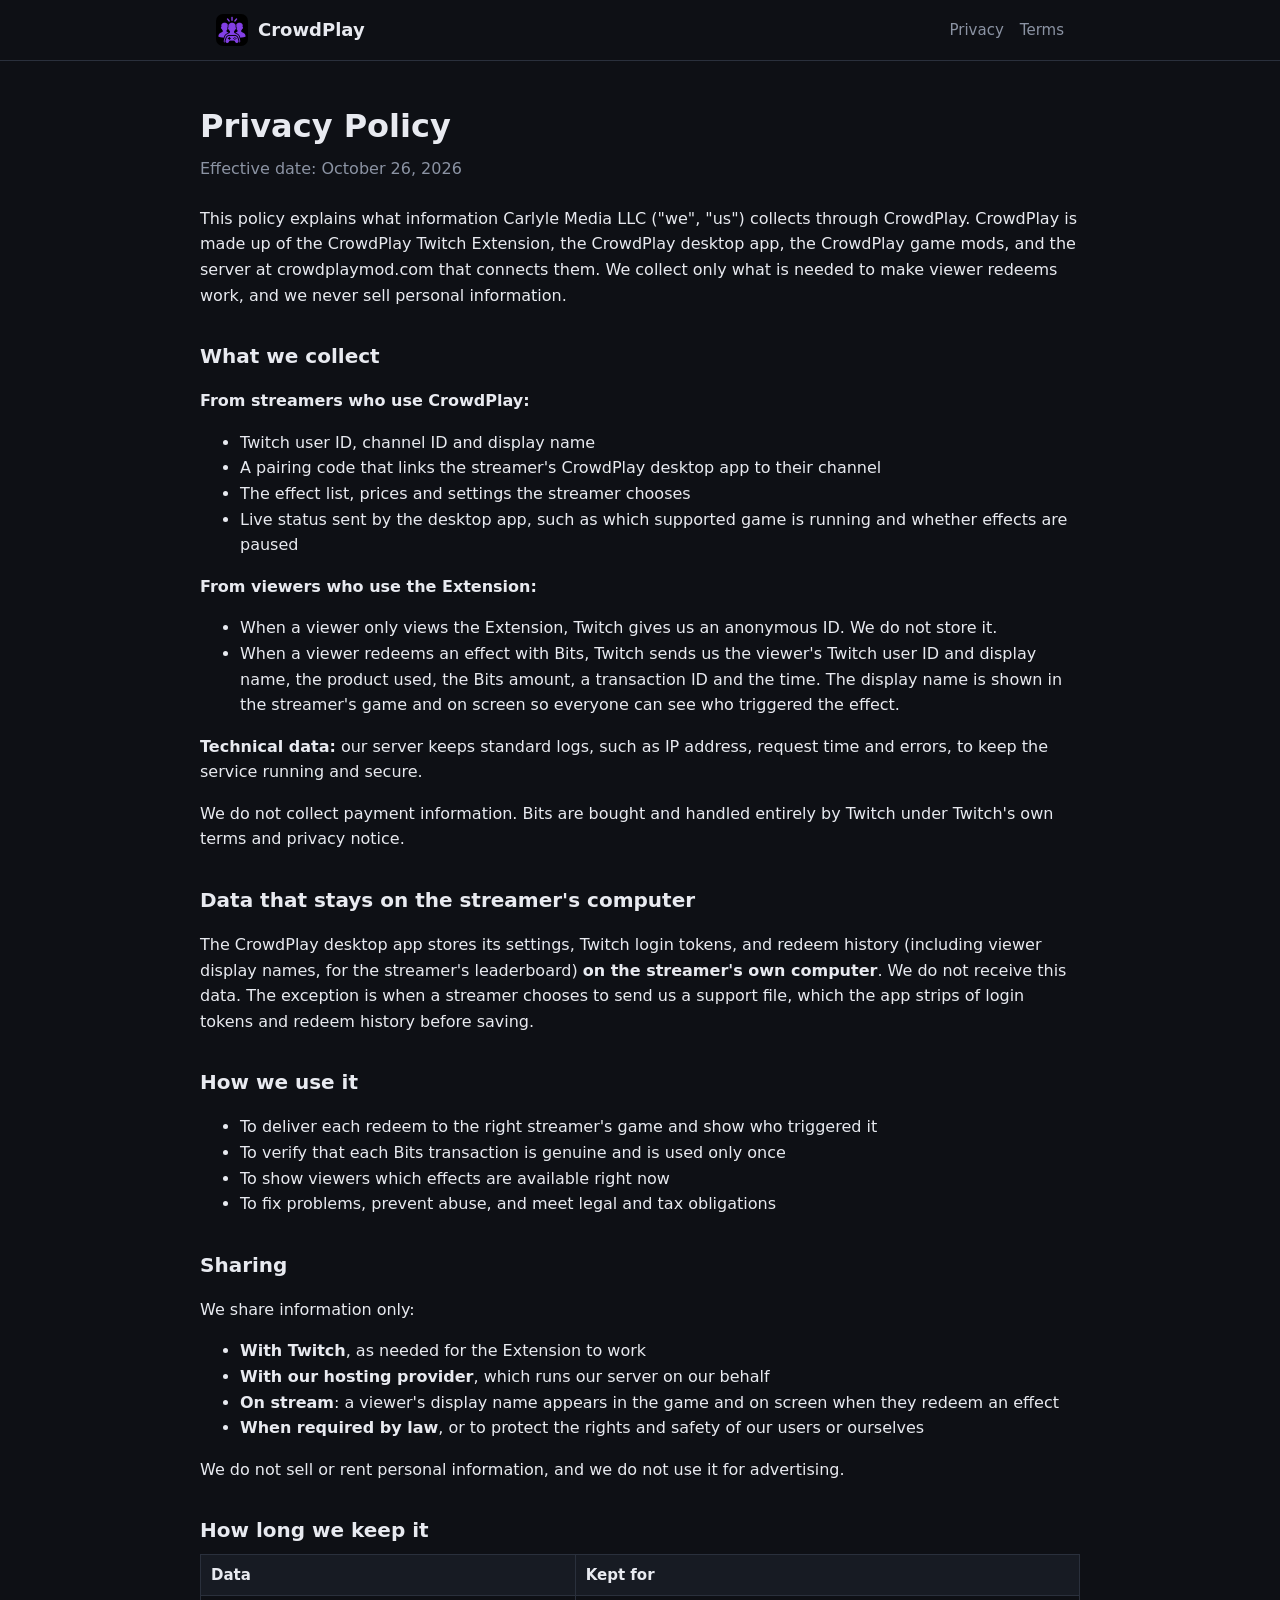
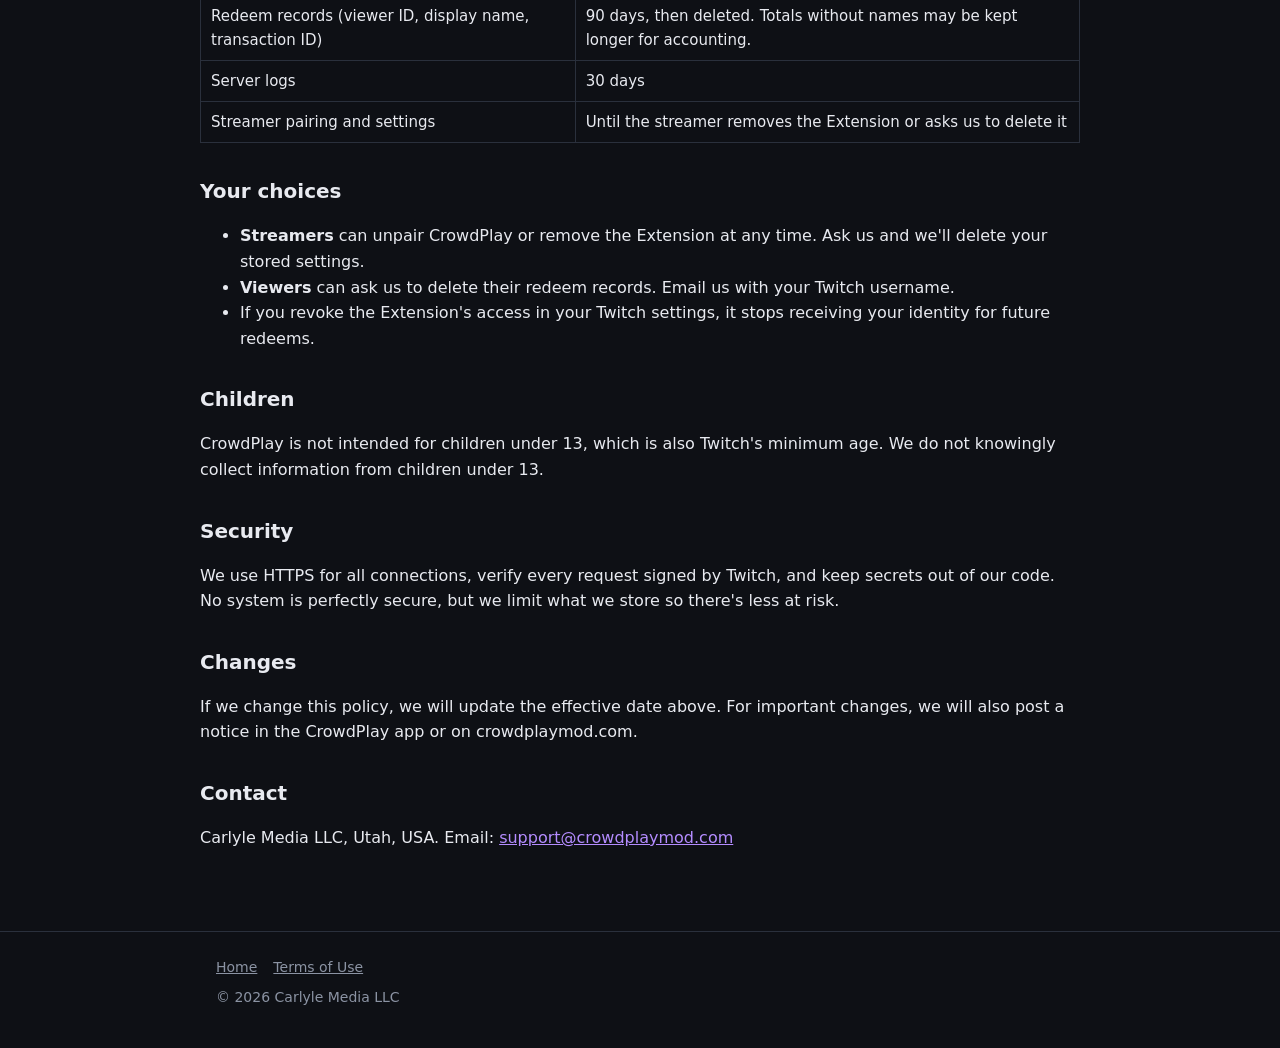
==== privacy.html @ 8b581912 "Add files via upload" ====
<!doctype html>
<html lang="en">
<head>
  <meta charset="utf-8">
  <meta name="viewport" content="width=device-width, initial-scale=1">
  <title>Privacy Policy · CrowdPlay</title>
  <link rel="icon" type="image/png" href="favicon.png">
  <link rel="apple-touch-icon" href="apple-touch-icon.png">
  <link rel="stylesheet" href="style.css">
</head>
<body>
  <header class="site">
    <div class="wrap">
      <a class="brand" href="./"><img src="favicon.png" alt=""> CrowdPlay</a>
      <nav><a href="privacy.html">Privacy</a><a href="terms.html">Terms</a></nav>
    </div>
  </header>

  <main class="wrap legal">
    <h1>Privacy Policy</h1>
    <p class="effective">Effective date: October 26, 2026</p>

    <p>This policy explains what information Carlyle Media LLC ("we", "us") collects through CrowdPlay. CrowdPlay is made up of the CrowdPlay Twitch Extension, the CrowdPlay desktop app, the CrowdPlay game mods, and the server at crowdplaymod.com that connects them. We collect only what is needed to make viewer redeems work, and we never sell personal information.</p>

    <h2>What we collect</h2>
    <p><strong>From streamers who use CrowdPlay:</strong></p>
    <ul>
      <li>Twitch user ID, channel ID and display name</li>
      <li>A pairing code that links the streamer's CrowdPlay desktop app to their channel</li>
      <li>The effect list, prices and settings the streamer chooses</li>
      <li>Live status sent by the desktop app, such as which supported game is running and whether effects are paused</li>
    </ul>
    <p><strong>From viewers who use the Extension:</strong></p>
    <ul>
      <li>When a viewer only views the Extension, Twitch gives us an anonymous ID. We do not store it.</li>
      <li>When a viewer redeems an effect with Bits, Twitch sends us the viewer's Twitch user ID and display name, the product used, the Bits amount, a transaction ID and the time. The display name is shown in the streamer's game and on screen so everyone can see who triggered the effect.</li>
    </ul>
    <p><strong>Technical data:</strong> our server keeps standard logs, such as IP address, request time and errors, to keep the service running and secure.</p>
    <p>We do not collect payment information. Bits are bought and handled entirely by Twitch under Twitch's own terms and privacy notice.</p>

    <h2>Data that stays on the streamer's computer</h2>
    <p>The CrowdPlay desktop app stores its settings, Twitch login tokens, and redeem history (including viewer display names, for the streamer's leaderboard) <strong>on the streamer's own computer</strong>. We do not receive this data. The exception is when a streamer chooses to send us a support file, which the app strips of login tokens and redeem history before saving.</p>

    <h2>How we use it</h2>
    <ul>
      <li>To deliver each redeem to the right streamer's game and show who triggered it</li>
      <li>To verify that each Bits transaction is genuine and is used only once</li>
      <li>To show viewers which effects are available right now</li>
      <li>To fix problems, prevent abuse, and meet legal and tax obligations</li>
    </ul>

    <h2>Sharing</h2>
    <p>We share information only:</p>
    <ul>
      <li><strong>With Twitch</strong>, as needed for the Extension to work</li>
      <li><strong>With our hosting provider</strong>, which runs our server on our behalf</li>
      <li><strong>On stream</strong>: a viewer's display name appears in the game and on screen when they redeem an effect</li>
      <li><strong>When required by law</strong>, or to protect the rights and safety of our users or ourselves</li>
    </ul>
    <p>We do not sell or rent personal information, and we do not use it for advertising.</p>

    <h2>How long we keep it</h2>
    <table>
      <tr><th>Data</th><th>Kept for</th></tr>
      <tr><td>Redeem records (viewer ID, display name, transaction ID)</td><td>90 days, then deleted. Totals without names may be kept longer for accounting.</td></tr>
      <tr><td>Server logs</td><td>30 days</td></tr>
      <tr><td>Streamer pairing and settings</td><td>Until the streamer removes the Extension or asks us to delete it</td></tr>
    </table>

    <h2>Your choices</h2>
    <ul>
      <li><strong>Streamers</strong> can unpair CrowdPlay or remove the Extension at any time. Ask us and we'll delete your stored settings.</li>
      <li><strong>Viewers</strong> can ask us to delete their redeem records. Email us with your Twitch username.</li>
      <li>If you revoke the Extension's access in your Twitch settings, it stops receiving your identity for future redeems.</li>
    </ul>

    <h2>Children</h2>
    <p>CrowdPlay is not intended for children under 13, which is also Twitch's minimum age. We do not knowingly collect information from children under 13.</p>

    <h2>Security</h2>
    <p>We use HTTPS for all connections, verify every request signed by Twitch, and keep secrets out of our code. No system is perfectly secure, but we limit what we store so there's less at risk.</p>

    <h2>Changes</h2>
    <p>If we change this policy, we will update the effective date above. For important changes, we will also post a notice in the CrowdPlay app or on crowdplaymod.com.</p>

    <h2>Contact</h2>
    <p>Carlyle Media LLC, Utah, USA. Email: <a href="mailto:support@crowdplaymod.com">support@crowdplaymod.com</a></p>
  </main>

  <footer class="site">
    <div class="wrap">
      <a href="./">Home</a><a href="terms.html">Terms of Use</a>
      <p>© 2026 Carlyle Media LLC</p>
    </div>
  </footer>
</body>
</html>
---- style.css ----
:root {
  --bg: #0e1015;
  --surface: #171b23;
  --border: #2a303c;
  --text: #e8eaf0;
  --muted: #8b93a3;
  --accent: #833fe6;
  --accent-text: #b48cff;
  --radius: 10px;
}

* { box-sizing: border-box; }

html { -webkit-text-size-adjust: 100%; }

body {
  margin: 0;
  background: var(--bg);
  color: var(--text);
  font: 16px/1.6 system-ui, -apple-system, "Segoe UI", Roboto, sans-serif;
}

a { color: var(--accent-text); }
a:hover { color: #fff; }

.wrap {
  max-width: 880px;
  margin: 0 auto;
  padding: 0 16px;
}

header.site {
  border-bottom: 1px solid var(--border);
}
header.site .wrap {
  display: flex;
  align-items: center;
  justify-content: space-between;
  gap: 16px;
  padding-top: 14px;
  padding-bottom: 14px;
}
.brand {
  display: flex;
  align-items: center;
  gap: 10px;
  color: var(--text);
  text-decoration: none;
  font-weight: 700;
  font-size: 18px;
}
.brand img { width: 32px; height: 32px; border-radius: 7px; }
nav a {
  color: var(--muted);
  text-decoration: none;
  margin-left: 16px;
  font-size: 15px;
}
nav a:hover { color: var(--text); }

.hero {
  text-align: center;
  padding: 64px 0 40px;
}
.hero img { width: 120px; height: 120px; border-radius: 24px; }
.hero h1 {
  font-size: clamp(30px, 6vw, 46px);
  line-height: 1.15;
  margin: 24px 0 12px;
}
.hero p {
  color: var(--muted);
  font-size: 18px;
  max-width: 600px;
  margin: 0 auto;
}
.pill {
  display: inline-block;
  margin-top: 24px;
  padding: 6px 14px;
  border-radius: 999px;
  background: rgba(131, 63, 230, 0.16);
  color: var(--accent-text);
  font-size: 14px;
  font-weight: 600;
}

section { padding: 32px 0; }
section h2 { font-size: 24px; margin: 0 0 16px; }

.steps {
  display: grid;
  grid-template-columns: repeat(auto-fit, minmax(220px, 1fr));
  gap: 16px;
}
.card {
  background: var(--surface);
  border: 1px solid var(--border);
  border-radius: var(--radius);
  padding: 20px;
}
.card h3 { margin: 0 0 6px; font-size: 17px; }
.card p { margin: 0; color: var(--muted); font-size: 15px; }
.num {
  display: inline-flex;
  align-items: center;
  justify-content: center;
  width: 28px;
  height: 28px;
  border-radius: 50%;
  background: var(--accent);
  color: #fff;
  font-weight: 700;
  font-size: 14px;
  margin-bottom: 10px;
}

.games {
  display: flex;
  flex-wrap: wrap;
  gap: 10px;
  padding: 0;
  margin: 0;
  list-style: none;
}
.games li {
  background: var(--surface);
  border: 1px solid var(--border);
  border-radius: 999px;
  padding: 6px 14px;
  font-size: 15px;
}

.legal { padding: 40px 0 24px; }
.legal h1 { font-size: 32px; margin: 0 0 4px; }
.legal h2 { font-size: 20px; margin: 32px 0 8px; }
.legal .effective { color: var(--muted); margin: 0 0 24px; }
.legal table {
  width: 100%;
  border-collapse: collapse;
  margin: 8px 0;
  font-size: 15px;
}
.legal th, .legal td {
  text-align: left;
  padding: 8px 10px;
  border: 1px solid var(--border);
  vertical-align: top;
}
.legal th { background: var(--surface); }
.caps { font-size: 14px; }

footer.site {
  border-top: 1px solid var(--border);
  margin-top: 40px;
  padding: 24px 0 40px;
  color: var(--muted);
  font-size: 14px;
}
footer.site a { color: var(--muted); margin-right: 16px; }
footer.site p { margin: 8px 0 0; }
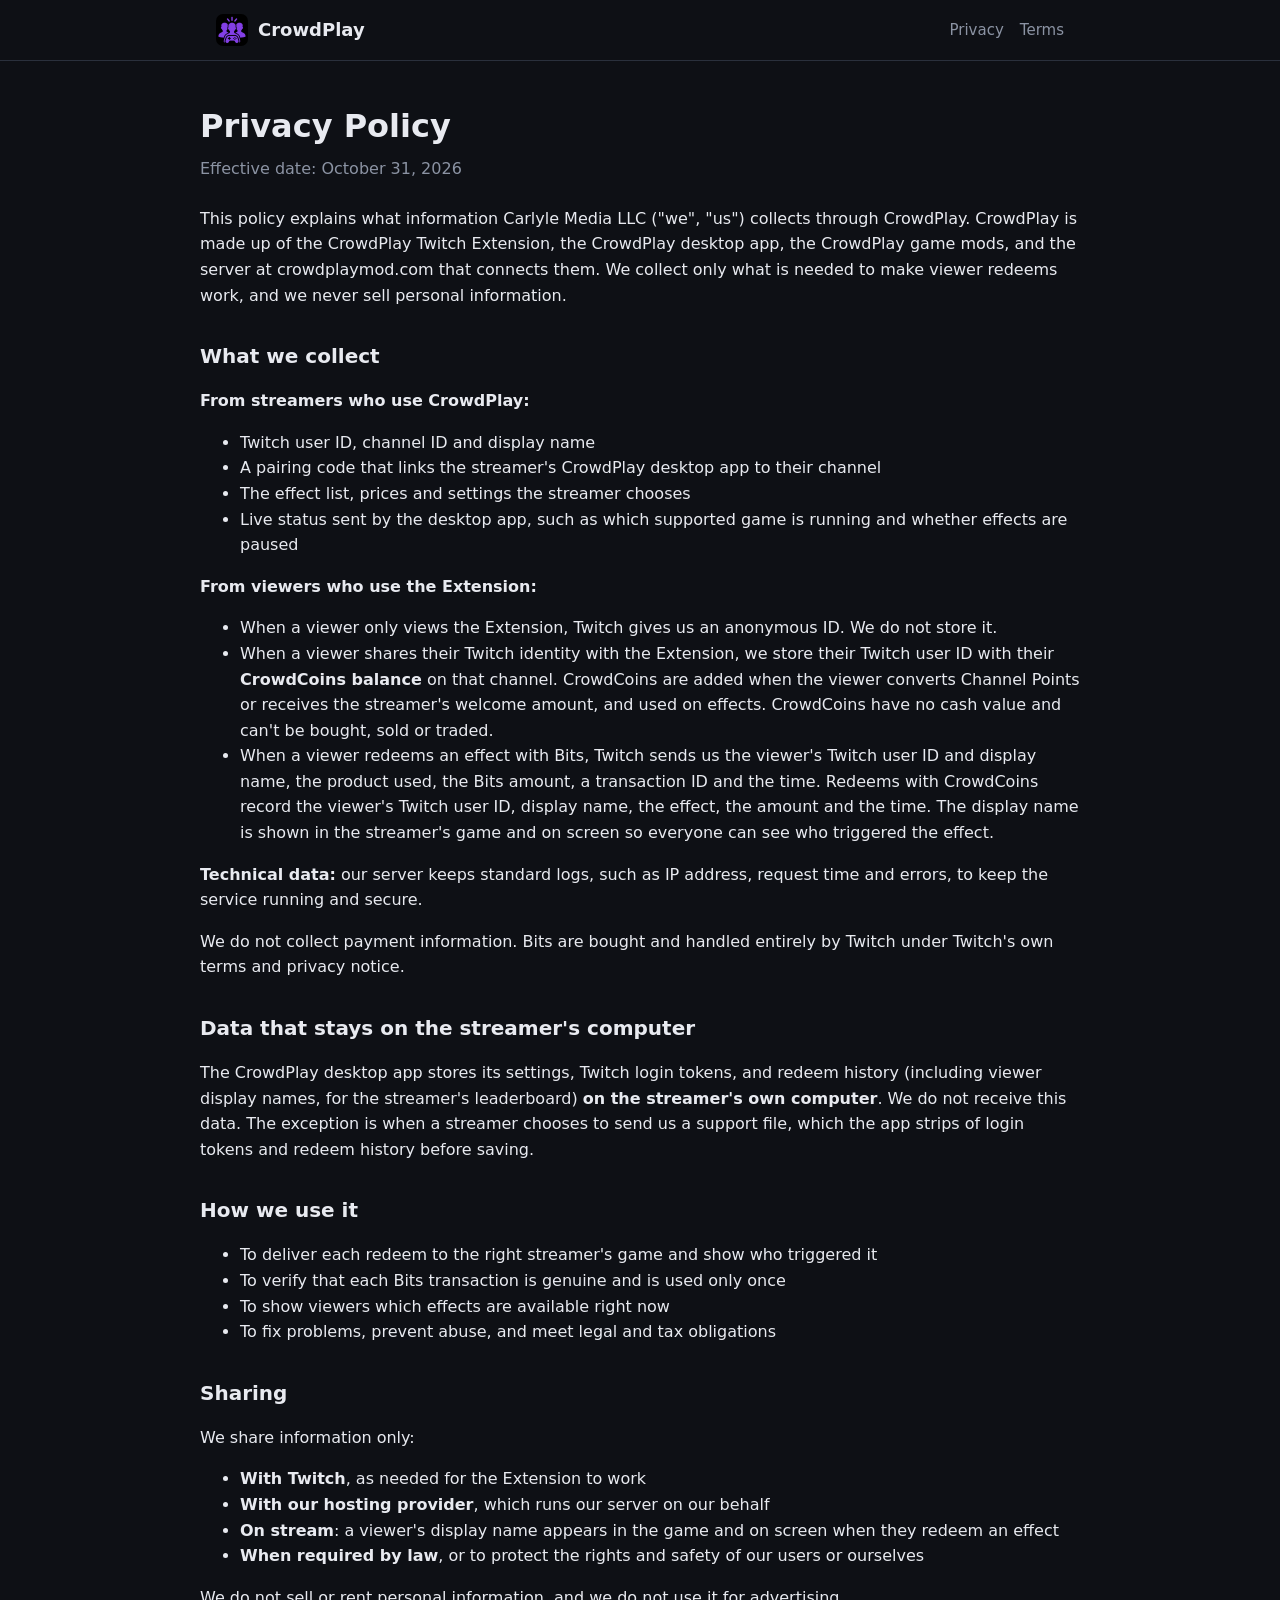
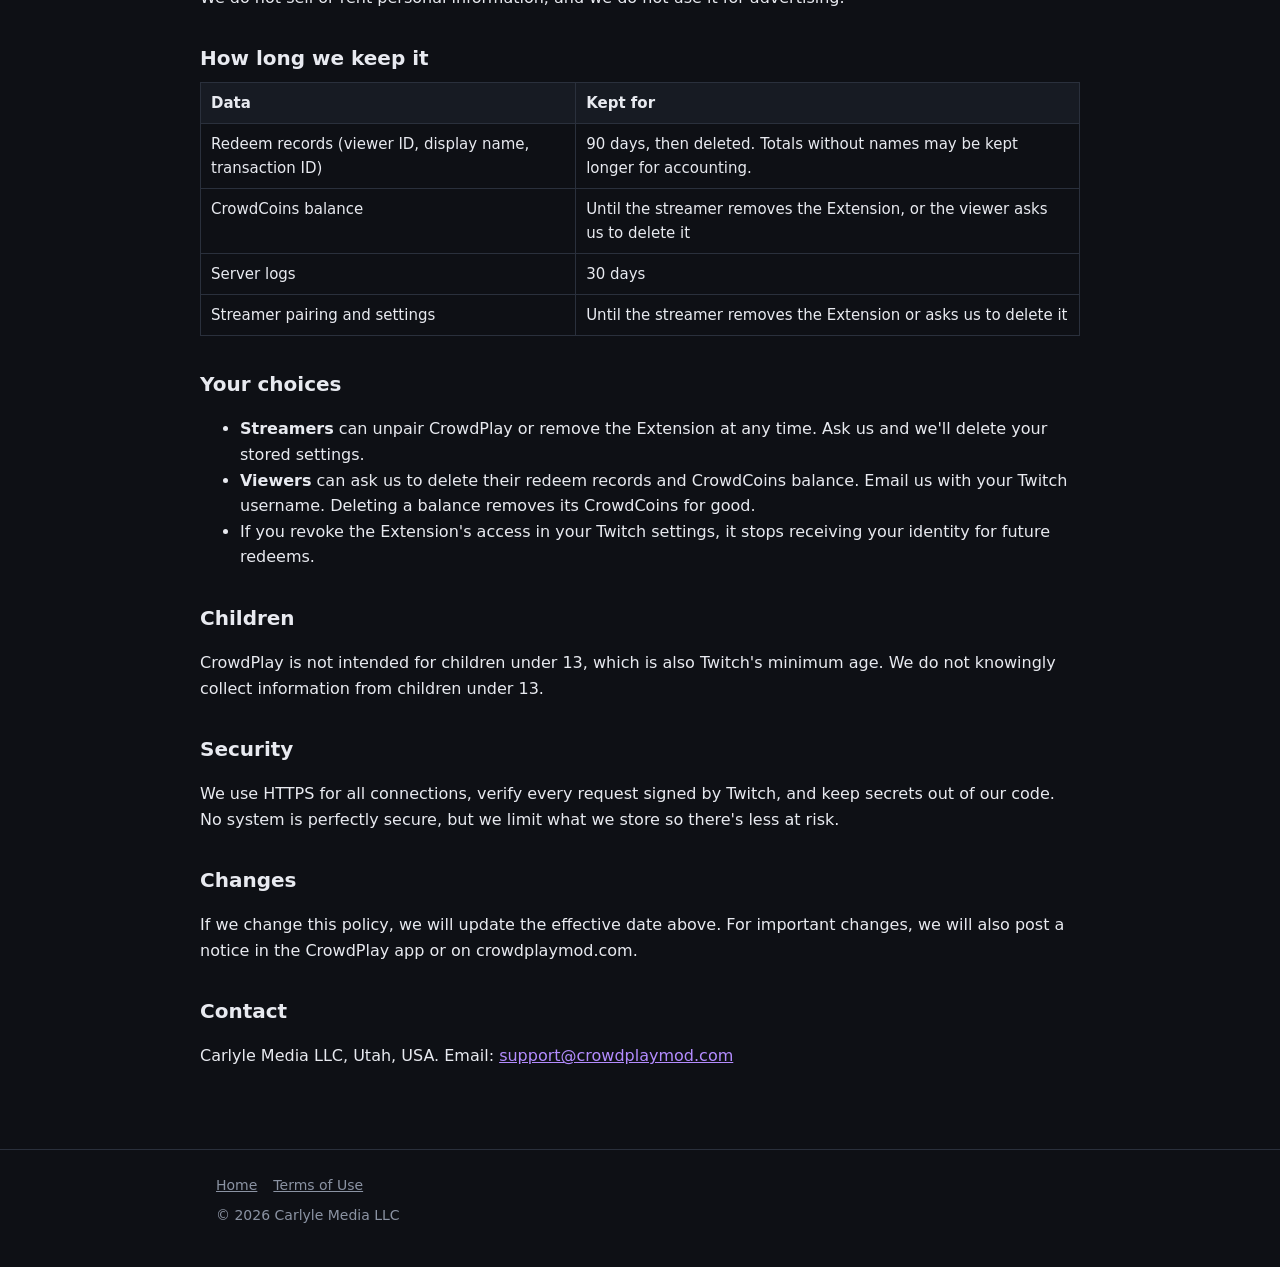
==== commit 850c69a7: "Add files via upload" ====
--- a/privacy.html
+++ b/privacy.html
@@ -18,7 +18,7 @@
 
   <main class="wrap legal">
     <h1>Privacy Policy</h1>
-    <p class="effective">Effective date: October 26, 2026</p>
+    <p class="effective">Effective date: October 31, 2026</p>
 
     <p>This policy explains what information Carlyle Media LLC ("we", "us") collects through CrowdPlay. CrowdPlay is made up of the CrowdPlay Twitch Extension, the CrowdPlay desktop app, the CrowdPlay game mods, and the server at crowdplaymod.com that connects them. We collect only what is needed to make viewer redeems work, and we never sell personal information.</p>
 
@@ -33,7 +33,8 @@
     <p><strong>From viewers who use the Extension:</strong></p>
     <ul>
       <li>When a viewer only views the Extension, Twitch gives us an anonymous ID. We do not store it.</li>
-      <li>When a viewer redeems an effect with Bits, Twitch sends us the viewer's Twitch user ID and display name, the product used, the Bits amount, a transaction ID and the time. The display name is shown in the streamer's game and on screen so everyone can see who triggered the effect.</li>
+      <li>When a viewer shares their Twitch identity with the Extension, we store their Twitch user ID with their <strong>CrowdCoins balance</strong> on that channel. CrowdCoins are added when the viewer converts Channel Points or receives the streamer's welcome amount, and used on effects. CrowdCoins have no cash value and can't be bought, sold or traded.</li>
+      <li>When a viewer redeems an effect with Bits, Twitch sends us the viewer's Twitch user ID and display name, the product used, the Bits amount, a transaction ID and the time. Redeems with CrowdCoins record the viewer's Twitch user ID, display name, the effect, the amount and the time. The display name is shown in the streamer's game and on screen so everyone can see who triggered the effect.</li>
     </ul>
     <p><strong>Technical data:</strong> our server keeps standard logs, such as IP address, request time and errors, to keep the service running and secure.</p>
     <p>We do not collect payment information. Bits are bought and handled entirely by Twitch under Twitch's own terms and privacy notice.</p>
@@ -63,6 +64,7 @@
     <table>
       <tr><th>Data</th><th>Kept for</th></tr>
       <tr><td>Redeem records (viewer ID, display name, transaction ID)</td><td>90 days, then deleted. Totals without names may be kept longer for accounting.</td></tr>
+      <tr><td>CrowdCoins balance</td><td>Until the streamer removes the Extension, or the viewer asks us to delete it</td></tr>
       <tr><td>Server logs</td><td>30 days</td></tr>
       <tr><td>Streamer pairing and settings</td><td>Until the streamer removes the Extension or asks us to delete it</td></tr>
     </table>
@@ -70,7 +72,7 @@
     <h2>Your choices</h2>
     <ul>
       <li><strong>Streamers</strong> can unpair CrowdPlay or remove the Extension at any time. Ask us and we'll delete your stored settings.</li>
-      <li><strong>Viewers</strong> can ask us to delete their redeem records. Email us with your Twitch username.</li>
+      <li><strong>Viewers</strong> can ask us to delete their redeem records and CrowdCoins balance. Email us with your Twitch username. Deleting a balance removes its CrowdCoins for good.</li>
       <li>If you revoke the Extension's access in your Twitch settings, it stops receiving your identity for future redeems.</li>
     </ul>
 
